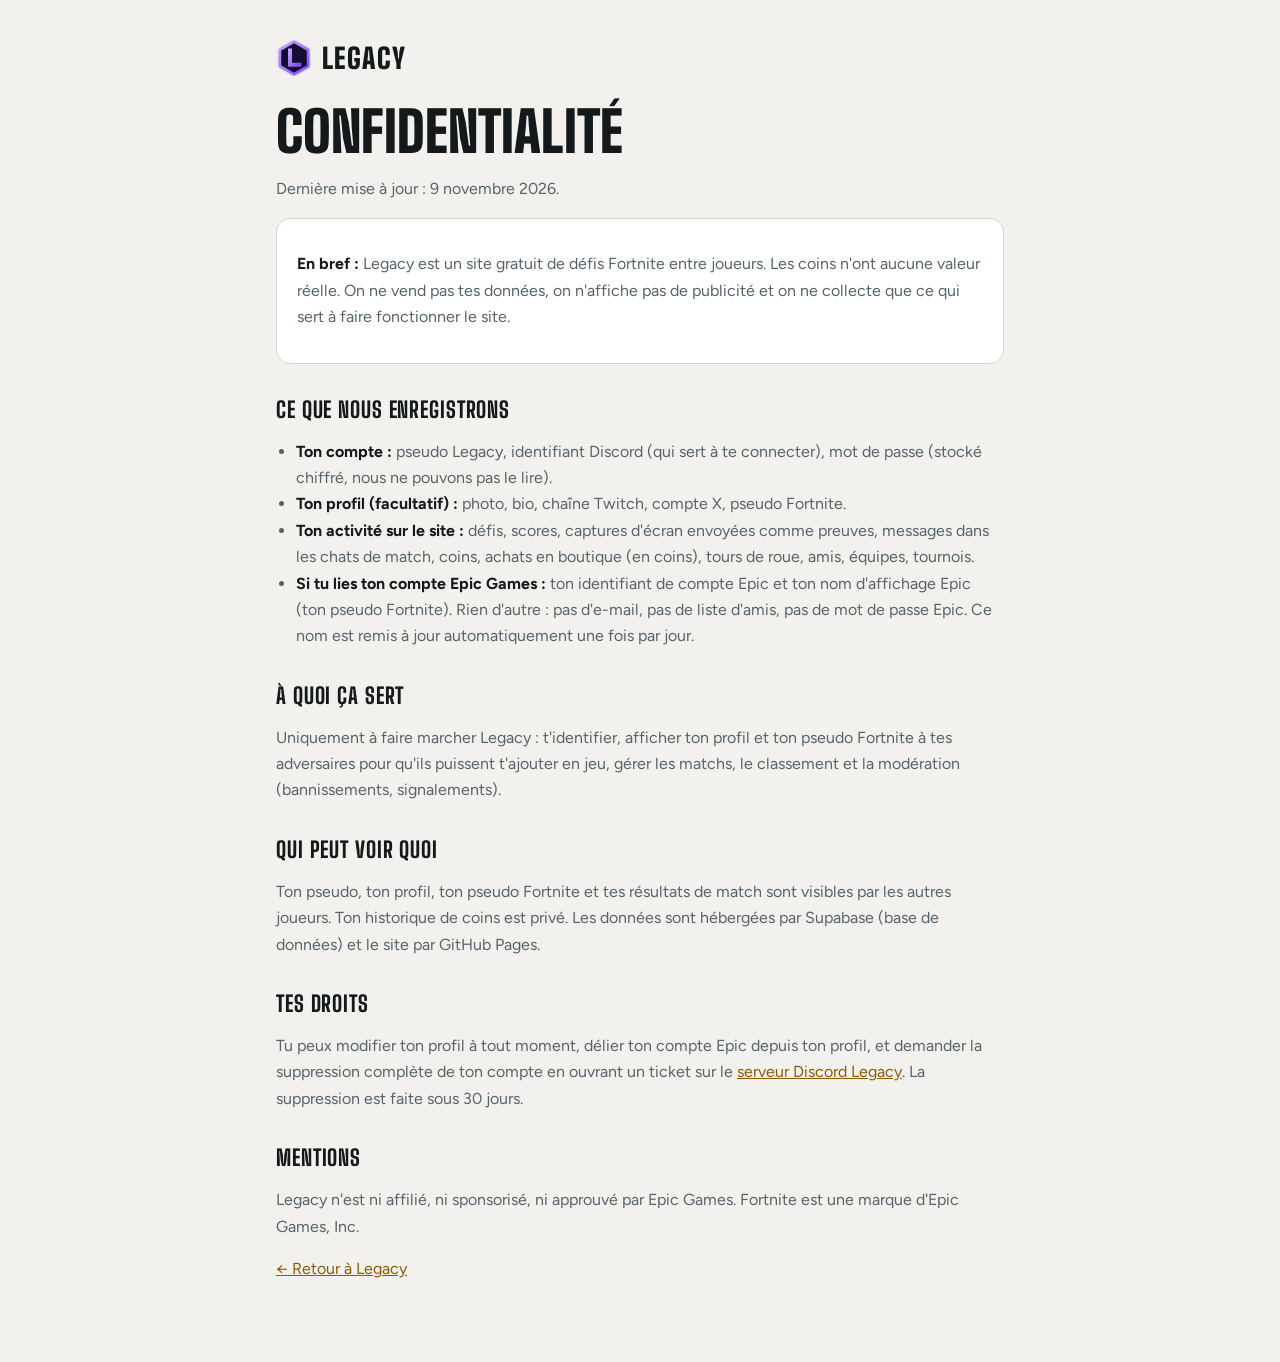
==== confidentialite.html @ 46903432 "Connexion Epic Games prête (cachée tant que pas de Client ID) + page confidentialité Co-Authored-By:" ====
<!doctype html>
<html lang="fr">
<head>
<meta charset="utf-8">
<meta name="viewport" content="width=device-width,initial-scale=1">
<title>Confidentialité · Legacy</title>
<link rel="icon" type="image/svg+xml" href="logo.svg">
<link rel="stylesheet" href="https://fonts.googleapis.com/css2?family=Big+Shoulders+Display:wght@800;900&family=Figtree:wght@400;600;700&display=swap">
<style>
  :root{--bg:#0b0f12;--surface:#151c21;--line:#26323a;--fg:#e9eef0;--fg-2:#9aa9b0;--accent:#f0b429;color-scheme:dark}
  @media (prefers-color-scheme: light){:root:not([data-theme="dark"]){--bg:#f2f1ed;--surface:#fff;--line:#d6d3ca;--fg:#14191c;--fg-2:#56636a;--accent:#8a5d00;color-scheme:light}}
  :root[data-theme="dark"]{--bg:#0b0f12;--surface:#151c21;--line:#26323a;--fg:#e9eef0;--fg-2:#9aa9b0;--accent:#f0b429;color-scheme:dark}
  *{box-sizing:border-box}
  body{margin:0;background:var(--bg);color:var(--fg);font:16px/1.65 Figtree,system-ui,sans-serif}
  main{max-width:760px;margin:0 auto;padding:40px 16px 64px}
  a{color:var(--accent)}
  .top{display:flex;align-items:center;gap:10px;text-decoration:none;color:var(--fg);font:900 28px 'Big Shoulders Display';text-transform:uppercase;letter-spacing:.05em}
  .top img{width:36px;height:36px}
  h1{font:900 clamp(36px,8vw,56px)/1 'Big Shoulders Display';text-transform:uppercase;margin:28px 0 8px}
  h2{font:800 22px 'Big Shoulders Display';text-transform:uppercase;letter-spacing:.04em;margin:32px 0 6px}
  p,li{color:var(--fg-2)}
  b{color:var(--fg)}
  .card{background:var(--surface);border:1px solid var(--line);border-radius:14px;padding:16px 20px;margin-top:16px}
  ul{padding-left:20px}
</style>
</head>
<body>
<main>
  <a class="top" href="./"><img src="logo.svg" alt="">Legacy</a>
  <h1>Confidentialité</h1>
  <p>Dernière mise à jour : 9 novembre 2026.</p>

  <div class="card"><p><b>En bref :</b> Legacy est un site gratuit de défis Fortnite entre joueurs. Les coins n'ont aucune valeur réelle. On ne vend pas tes données, on n'affiche pas de publicité et on ne collecte que ce qui sert à faire fonctionner le site.</p></div>

  <h2>Ce que nous enregistrons</h2>
  <ul>
    <li><b>Ton compte :</b> pseudo Legacy, identifiant Discord (qui sert à te connecter), mot de passe (stocké chiffré, nous ne pouvons pas le lire).</li>
    <li><b>Ton profil (facultatif) :</b> photo, bio, chaîne Twitch, compte X, pseudo Fortnite.</li>
    <li><b>Ton activité sur le site :</b> défis, scores, captures d'écran envoyées comme preuves, messages dans les chats de match, coins, achats en boutique (en coins), tours de roue, amis, équipes, tournois.</li>
    <li><b>Si tu lies ton compte Epic Games :</b> ton identifiant de compte Epic et ton nom d'affichage Epic (ton pseudo Fortnite). Rien d'autre : pas d'e-mail, pas de liste d'amis, pas de mot de passe Epic. Ce nom est remis à jour automatiquement une fois par jour.</li>
  </ul>

  <h2>À quoi ça sert</h2>
  <p>Uniquement à faire marcher Legacy : t'identifier, afficher ton profil et ton pseudo Fortnite à tes adversaires pour qu'ils puissent t'ajouter en jeu, gérer les matchs, le classement et la modération (bannissements, signalements).</p>

  <h2>Qui peut voir quoi</h2>
  <p>Ton pseudo, ton profil, ton pseudo Fortnite et tes résultats de match sont visibles par les autres joueurs. Ton historique de coins est privé. Les données sont hébergées par Supabase (base de données) et le site par GitHub Pages.</p>

  <h2>Tes droits</h2>
  <p>Tu peux modifier ton profil à tout moment, délier ton compte Epic depuis ton profil, et demander la suppression complète de ton compte en ouvrant un ticket sur le <a href="https://discord.gg/EpNWaAscD" target="_blank" rel="noopener noreferrer">serveur Discord Legacy</a>. La suppression est faite sous 30 jours.</p>

  <h2>Mentions</h2>
  <p>Legacy n'est ni affilié, ni sponsorisé, ni approuvé par Epic Games. Fortnite est une marque d'Epic Games, Inc.</p>
  <p><a href="./">← Retour à Legacy</a></p>
</main>
</body>
</html>
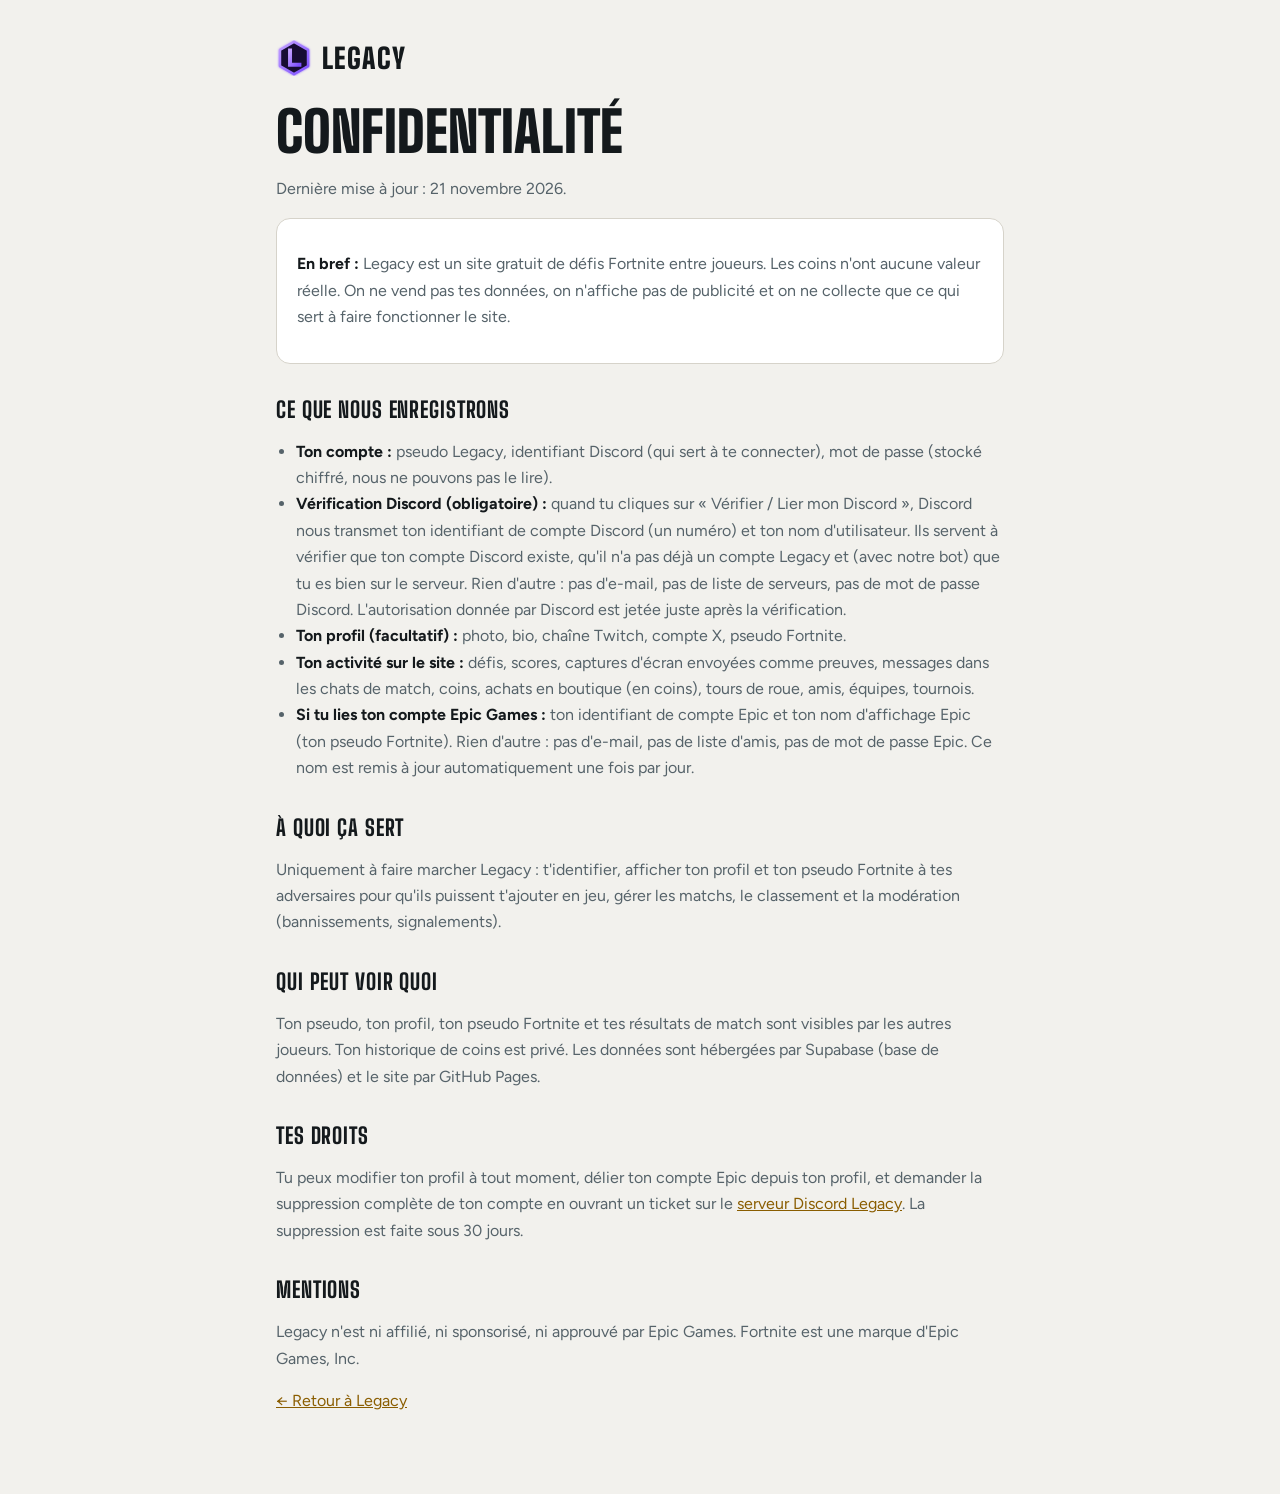
==== commit 6749362d: "Inscription : vérification Discord obligatoire (OAuth2) - Inscription en 2 étapes : « Vérifier mon D" ====
--- a/confidentialite.html
+++ b/confidentialite.html
@@ -28,13 +28,14 @@
 <main>
   <a class="top" href="./"><img src="logo.svg" alt="">Legacy</a>
   <h1>Confidentialité</h1>
-  <p>Dernière mise à jour : 9 novembre 2026.</p>
+  <p>Dernière mise à jour : 21 novembre 2026.</p>
 
   <div class="card"><p><b>En bref :</b> Legacy est un site gratuit de défis Fortnite entre joueurs. Les coins n'ont aucune valeur réelle. On ne vend pas tes données, on n'affiche pas de publicité et on ne collecte que ce qui sert à faire fonctionner le site.</p></div>
 
   <h2>Ce que nous enregistrons</h2>
   <ul>
     <li><b>Ton compte :</b> pseudo Legacy, identifiant Discord (qui sert à te connecter), mot de passe (stocké chiffré, nous ne pouvons pas le lire).</li>
+    <li><b>Vérification Discord (obligatoire) :</b> quand tu cliques sur « Vérifier / Lier mon Discord », Discord nous transmet ton identifiant de compte Discord (un numéro) et ton nom d'utilisateur. Ils servent à vérifier que ton compte Discord existe, qu'il n'a pas déjà un compte Legacy et (avec notre bot) que tu es bien sur le serveur. Rien d'autre : pas d'e-mail, pas de liste de serveurs, pas de mot de passe Discord. L'autorisation donnée par Discord est jetée juste après la vérification.</li>
     <li><b>Ton profil (facultatif) :</b> photo, bio, chaîne Twitch, compte X, pseudo Fortnite.</li>
     <li><b>Ton activité sur le site :</b> défis, scores, captures d'écran envoyées comme preuves, messages dans les chats de match, coins, achats en boutique (en coins), tours de roue, amis, équipes, tournois.</li>
     <li><b>Si tu lies ton compte Epic Games :</b> ton identifiant de compte Epic et ton nom d'affichage Epic (ton pseudo Fortnite). Rien d'autre : pas d'e-mail, pas de liste d'amis, pas de mot de passe Epic. Ce nom est remis à jour automatiquement une fois par jour.</li>
